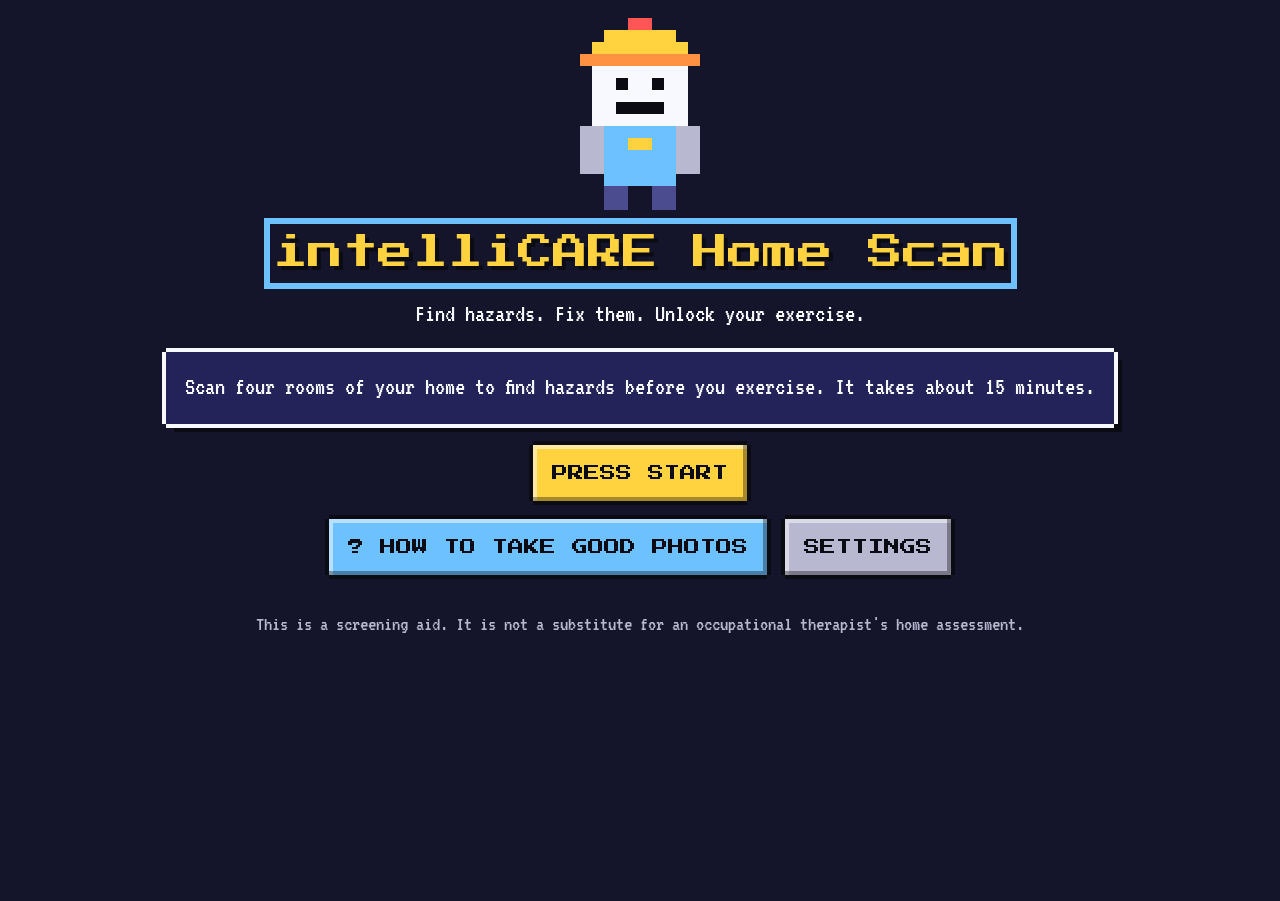
==== index.html @ c16e2c23 "Add files via upload" ====
<!doctype html>
<html lang="en">
<head>
  <meta charset="utf-8">
  <meta name="viewport" content="width=device-width, initial-scale=1, viewport-fit=cover">
  <meta name="theme-color" content="#14142b">
  <meta name="description" content="intelliCARE Home Scan: find home hazards before you exercise.">
  <title>intelliCARE Home Scan</title>
  <link rel="manifest" href="manifest.webmanifest">
  <link rel="icon" href="assets/icon.svg" type="image/svg+xml">
  <link rel="apple-touch-icon" href="assets/icon.svg">
  <!-- Pixel fonts. If offline or blocked, the monospace fallbacks in tokens.css apply. -->
  <link rel="preconnect" href="https://fonts.googleapis.com">
  <link rel="preconnect" href="https://fonts.gstatic.com" crossorigin>
  <link rel="stylesheet" href="https://fonts.googleapis.com/css2?family=Press+Start+2P&family=VT323&display=swap">
  <link rel="stylesheet" href="css/tokens.css">
  <link rel="stylesheet" href="css/layout.css">
  <link rel="stylesheet" href="css/retro.css">
  <link rel="stylesheet" href="css/components.css">
</head>
<body>
  <a class="btn skip" href="#/" id="skip">Skip to content</a>
  <div id="app"></div>
  <div id="live" class="sr-only" role="status" aria-live="polite"></div>
  <noscript>intelliCARE Home Scan needs JavaScript.</noscript>
  <script type="module" src="js/app.js"></script>
</body>
</html>
---- css/tokens.css ----
/* tokens.css - 16-colour palette, type scale, spacing. Original palette, 8-bit style. */
:root {
  /* 16 colours */
  --c-black: #0b0b14;
  --c-ink: #14142b;
  --c-navy: #23235a;
  --c-slate: #4b4b8f;
  --c-grey: #b8b8d0;
  --c-white: #f8f8ff;
  --c-sky: #6ec1ff;
  --c-blue: #3a6bff;
  --c-purple: #9b6bff;
  --c-pink: #ff7ab8;
  --c-green: #3ddc84;
  --c-lime: #b6f04a;
  --c-yellow: #ffd23f;
  --c-orange: #ff9142;
  --c-red: #ff5555;
  --c-brown: #8a5a3c;

  /* Semantic */
  --bg: var(--c-ink);
  --bg-raised: var(--c-navy);
  --text: var(--c-white);
  --text-dim: var(--c-grey);
  --accent: var(--c-yellow);
  --focus: var(--c-sky);
  --border: var(--c-white);

  /* Risk bands: always shown with an icon and a text label, never colour alone.
     Text on these fills is --c-black (contrast >= 7:1 on each). */
  --risk-low: var(--c-green);
  --risk-medium: var(--c-yellow);
  --risk-high: var(--c-orange);
  --risk-extreme: var(--c-red);

  /* Type: clamp() keeps text readable from a 320 px phone to a 27" desktop. */
  --font-pixel: "Press Start 2P", ui-monospace, "Courier New", monospace;
  --font-body: "VT323", ui-monospace, "Segoe UI", system-ui, sans-serif;
  --fs-body: clamp(1.25rem, 1.1rem + 0.6vw, 1.6rem); /* >= 20 px, VT323 reads small */
  --fs-small: clamp(1.1rem, 1rem + 0.4vw, 1.3rem);
  --fs-h1: clamp(1.1rem, 0.8rem + 2.2vw, 2.2rem);
  --fs-h2: clamp(0.85rem, 0.7rem + 1vw, 1.3rem);
  --fs-btn: clamp(0.7rem, 0.6rem + 0.7vw, 1rem);

  --px: 4px; /* one "pixel" for borders and shadows */
  --gap: clamp(0.5rem, 0.3rem + 1vw, 1.25rem);
  --tap: 56px; /* minimum touch target */
}

/* Large text mode */
.large-text { --fs-body: clamp(1.6rem, 1.4rem + 0.8vw, 2rem); --fs-small: clamp(1.4rem, 1.2rem + 0.6vw, 1.7rem); --fs-btn: clamp(0.85rem, 0.7rem + 0.9vw, 1.25rem); }

/* High contrast mode: pure black/white, thicker borders */
.high-contrast {
  --bg: #000;
  --bg-raised: #000;
  --text: #fff;
  --text-dim: #fff;
  --accent: #ffff00;
  --focus: #00ffff;
  --px: 6px;
}
---- css/layout.css ----
/* layout.css - fluid, safe-area aware shell. No horizontal scroll from 320 px up. */
*, *::before, *::after { box-sizing: border-box; }

html { -webkit-text-size-adjust: 100%; }

body {
  margin: 0;
  min-height: 100vh;
  min-height: 100dvh;
  background: var(--bg);
  color: var(--text);
  font-family: var(--font-body);
  font-size: var(--fs-body);
  line-height: 1.3;
  overflow-x: hidden;
}

#app {
  min-height: 100dvh;
  display: grid;
  grid-template-rows: auto 1fr auto;
  padding-top: env(safe-area-inset-top);
  padding-right: env(safe-area-inset-right);
  padding-bottom: env(safe-area-inset-bottom);
  padding-left: env(safe-area-inset-left);
  max-width: 100vw;
}

.topbar {
  display: flex;
  align-items: center;
  justify-content: space-between;
  gap: var(--gap);
  padding: var(--gap);
}

.screen {
  display: grid;
  align-content: start;
  gap: var(--gap);
  padding: var(--gap);
  width: min(100%, 72rem);
  margin-inline: auto;
}
.screen.center { align-content: center; justify-items: center; text-align: center; }
/* Single fluid column; children may shrink and wrap instead of forcing horizontal scroll. */
.screen { grid-template-columns: minmax(0, 1fr); }
.screen > * { min-width: 0; max-width: 100%; }
h1, h2, p, li { overflow-wrap: anywhere; }

.footer { padding: var(--gap); text-align: center; color: var(--text-dim); font-size: var(--fs-small); }

/* Room cards: 2x2 on phones, 4 across on wide screens (container query on the grid). */
.rooms { container-type: inline-size; }
.rooms-grid { display: grid; gap: var(--gap); grid-template-columns: repeat(2, minmax(0, 1fr)); }
@container (min-width: 56rem) { .rooms-grid { grid-template-columns: repeat(4, minmax(0, 1fr)); } }
@container (max-width: 22rem) { .rooms-grid { grid-template-columns: minmax(0, 1fr); } }

/* Two-column briefing in landscape / wide screens: shot list left, rules right. */
.split { display: grid; gap: var(--gap); }
@media (min-width: 52rem), (orientation: landscape) and (min-width: 40rem) {
  .split { grid-template-columns: 1fr 1fr; align-items: start; }
}

/* Camera layout contract (used by the camera task): portrait = preview on top, controls below;
   landscape = preview left, controls in a right rail under the thumb. */
.camera-layout { display: grid; gap: var(--gap); height: calc(100dvh - 8rem); grid-template-rows: 1fr auto; }
@media (orientation: landscape) {
  .camera-layout { grid-template-rows: 1fr; grid-template-columns: 1fr minmax(8rem, 14rem); }
}
---- css/retro.css ----
/* retro.css - 8-bit look: pixel borders, chunky buttons, CRT overlay, pixel typography. */
h1, h2, h3, .pixel { font-family: var(--font-pixel); font-weight: normal; line-height: 1.5; letter-spacing: 0; }
h1 { font-size: var(--fs-h1); color: var(--accent); margin: 0; text-shadow: var(--px) var(--px) 0 var(--c-black); }
h2 { font-size: var(--fs-h2); margin: 0; }
p { margin: 0; }

/* Stepped (non-antialiased) pixel border built from box-shadows. */
.pixel-box {
  background: var(--bg-raised);
  color: var(--text);
  border: 0;
  padding: calc(var(--gap) * 1.1);
  box-shadow:
    0 calc(var(--px) * -1) 0 0 var(--border),
    0 var(--px) 0 0 var(--border),
    calc(var(--px) * -1) 0 0 0 var(--border),
    var(--px) 0 0 0 var(--border),
    calc(var(--px) * 2) calc(var(--px) * 2) 0 0 var(--c-black);
  margin: var(--px);
}

/* Chunky 3D press button */
.btn {
  font-family: var(--font-pixel);
  font-size: var(--fs-btn);
  min-height: var(--tap);
  min-width: var(--tap);
  padding: 0.9rem 1.2rem;
  color: var(--c-black);
  background: var(--accent);
  border: 0;
  cursor: pointer;
  text-transform: uppercase;
  box-shadow:
    inset calc(var(--px) * -1) calc(var(--px) * -1) 0 0 rgba(0, 0, 0, 0.35),
    inset var(--px) var(--px) 0 0 rgba(255, 255, 255, 0.5),
    0 var(--px) 0 0 var(--c-black),
    var(--px) 0 0 0 var(--c-black),
    calc(var(--px) * -1) 0 0 0 var(--c-black),
    0 calc(var(--px) * -1) 0 0 var(--c-black);
  transition: transform 60ms steps(2);
  touch-action: manipulation;
}
.btn:active { transform: translateY(var(--px)); box-shadow: inset var(--px) var(--px) 0 0 rgba(0, 0, 0, 0.35), 0 0 0 var(--px) var(--c-black); }
.btn.secondary { background: var(--c-sky); }
.btn.ghost { background: var(--c-grey); }
.btn[disabled], .btn[aria-disabled="true"] { background: var(--c-slate); color: var(--c-grey); cursor: not-allowed; }

:focus-visible { outline: calc(var(--px) + 2px) solid var(--focus); outline-offset: 3px; }

/* Typewriter text: the full text is in the DOM from the start (screen readers read it at once). */
.typewriter { white-space: pre-wrap; }
.typewriter .cursor { display: inline-block; width: 0.6em; height: 1em; background: var(--text); vertical-align: -0.1em; animation: blink 1s steps(2) infinite; }
@keyframes blink { 50% { opacity: 0; } }

/* Title screen */
.blink { animation: blink 1.2s steps(2) infinite; }
.mascot { width: min(40vw, 12rem); height: auto; image-rendering: pixelated; }

/* CRT scanline overlay (opt-in; disabled for reduced motion) */
.crt body::after {
  content: "";
  position: fixed;
  inset: 0;
  pointer-events: none;
  background: repeating-linear-gradient(to bottom, rgba(0, 0, 0, 0.18) 0, rgba(0, 0, 0, 0.18) 1px, transparent 1px, transparent 3px);
  z-index: 50;
}

@media (prefers-reduced-motion: reduce) {
  .crt body::after { display: none; }
  .blink, .typewriter .cursor { animation: none; }
  .btn { transition: none; }
}
---- css/components.css ----
/* components.css - cards, chips, bars, toggles. Risk colours always travel with an icon and a label. */

.room-card {
  display: grid;
  gap: 0.5rem;
  justify-items: center;
  text-align: center;
  min-height: 11rem;
  width: 100%;
  font: inherit;
  color: var(--text);
  cursor: pointer;
  border: 0;
  background: var(--bg-raised);
  padding: var(--gap);
  box-shadow:
    0 calc(var(--px) * -1) 0 0 var(--border), 0 var(--px) 0 0 var(--border),
    calc(var(--px) * -1) 0 0 0 var(--border), var(--px) 0 0 0 var(--border),
    calc(var(--px) * 2) calc(var(--px) * 2) 0 0 var(--c-black);
  margin: var(--px);
  max-width: calc(100% - var(--px) * 2);
}
.room-card:hover { background: var(--c-slate); }
.room-card .icon { font-family: var(--font-pixel); font-size: clamp(1.2rem, 1rem + 1.5vw, 2rem); color: var(--accent); }
.room-card .name { font-family: var(--font-pixel); font-size: var(--fs-h2); }
.room-card .sub { color: var(--text-dim); font-size: var(--fs-small); }

.door { display: flex; align-items: center; gap: var(--gap); }
.door .lock { font-family: var(--font-pixel); font-size: 1.5rem; }
.door.open { background: var(--c-green); color: var(--c-black); }

/* Status chip: colour + icon + text */
.chip {
  display: inline-flex;
  align-items: center;
  gap: 0.5rem;
  padding: 0.25rem 0.75rem;
  font-family: var(--font-pixel);
  font-size: 0.75rem;
  color: var(--c-black);
  background: var(--c-grey);
  box-shadow: 0 0 0 var(--px) var(--c-black);
  margin: var(--px);
}
.chip.LOW, .chip.CLEARED { background: var(--risk-low); }
.chip.MEDIUM, .chip.CLEARED_WITH_ADVISORY { background: var(--risk-medium); }
.chip.HIGH { background: var(--risk-high); }
.chip.EXTREME, .chip.BLOCKED { background: var(--risk-extreme); }

/* Lists in dialogs */
.list { margin: 0; padding-left: 1.5rem; display: grid; gap: 0.6rem; }
.list li::marker { color: var(--accent); }
.muted { color: var(--text-dim); font-size: var(--fs-small); }

/* Settings toggles: a real checkbox with a large pixel switch */
.toggle { display: flex; align-items: center; justify-content: space-between; gap: var(--gap); min-height: var(--tap); }
.toggle input { width: var(--tap); height: calc(var(--tap) * 0.6); accent-color: var(--accent); }
select, .select {
  font: inherit; font-size: var(--fs-body); min-height: var(--tap);
  color: var(--text); background: var(--c-black); border: var(--px) solid var(--border); padding: 0 0.75rem;
}

/* HP hearts and XP bar (values wired in the gamification task) */
.hearts { display: inline-flex; gap: 0.25rem; font-family: var(--font-pixel); }
.bar { height: 1.25rem; background: var(--c-black); box-shadow: 0 0 0 var(--px) var(--border); }
.bar > span { display: block; height: 100%; background: var(--c-green); }

.row { display: flex; flex-wrap: wrap; gap: var(--gap); align-items: center; }
.sr-only { position: absolute; width: 1px; height: 1px; overflow: hidden; clip: rect(0 0 0 0); white-space: nowrap; }
.skip { position: absolute; left: -999px; }
.skip:focus { left: var(--gap); top: var(--gap); z-index: 100; }
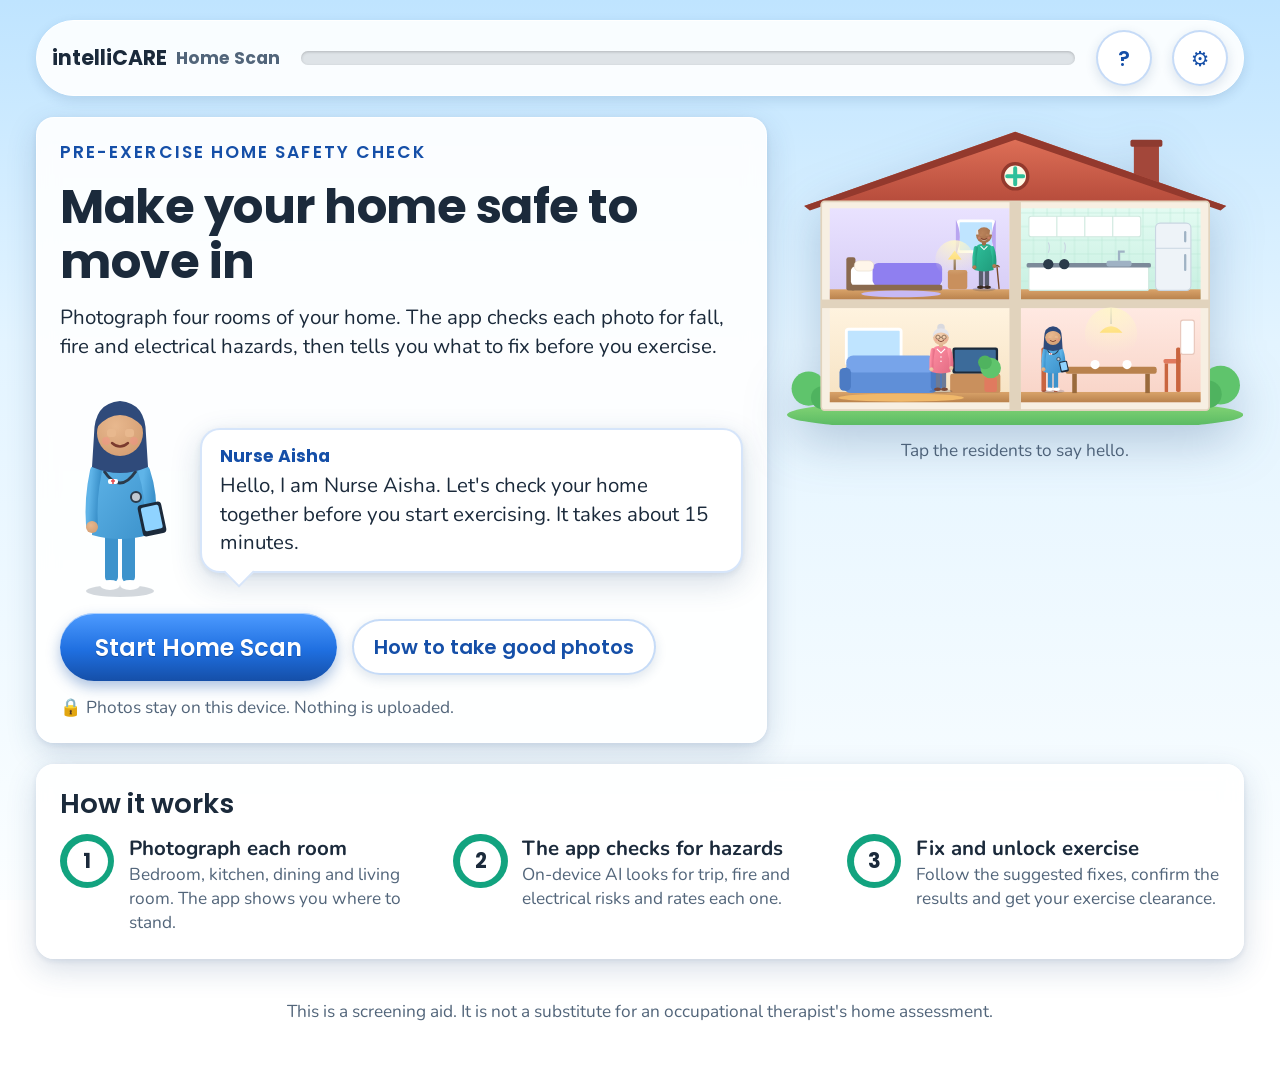
==== commit afa288ce: "Add files via upload" ====
--- a/index.html
+++ b/index.html
@@ -3,23 +3,24 @@
 <head>
   <meta charset="utf-8">
   <meta name="viewport" content="width=device-width, initial-scale=1, viewport-fit=cover">
-  <meta name="theme-color" content="#14142b">
+  <meta name="theme-color" content="#bfe4ff">
   <meta name="description" content="intelliCARE Home Scan: find home hazards before you exercise.">
   <title>intelliCARE Home Scan</title>
   <link rel="manifest" href="manifest.webmanifest">
   <link rel="icon" href="assets/icon.svg" type="image/svg+xml">
   <link rel="apple-touch-icon" href="assets/icon.svg">
-  <!-- Pixel fonts. If offline or blocked, the monospace fallbacks in tokens.css apply. -->
+  <!-- Fonts: if offline or blocked, the system fallbacks in tokens.css apply. -->
   <link rel="preconnect" href="https://fonts.googleapis.com">
   <link rel="preconnect" href="https://fonts.gstatic.com" crossorigin>
-  <link rel="stylesheet" href="https://fonts.googleapis.com/css2?family=Press+Start+2P&family=VT323&display=swap">
+  <link rel="stylesheet" href="https://fonts.googleapis.com/css2?family=Nunito:wght@400;600;700;800&family=Poppins:wght@600;700&display=swap">
   <link rel="stylesheet" href="css/tokens.css">
   <link rel="stylesheet" href="css/layout.css">
-  <link rel="stylesheet" href="css/retro.css">
+  <link rel="stylesheet" href="css/game.css">
   <link rel="stylesheet" href="css/components.css">
 </head>
 <body>
   <a class="btn skip" href="#/" id="skip">Skip to content</a>
+  <div class="sky" aria-hidden="true"><div class="cloud c1"></div><div class="cloud c2"></div><div class="cloud c3"></div></div>
   <div id="app"></div>
   <div id="live" class="sr-only" role="status" aria-live="polite"></div>
   <noscript>intelliCARE Home Scan needs JavaScript.</noscript>
--- a/css/tokens.css
+++ b/css/tokens.css
@@ -1,63 +1,52 @@
-/* tokens.css - 16-colour palette, type scale, spacing. Original palette, 8-bit style. */
+/* tokens.css - premium life-sim design tokens (original palette, soft glass + gloss). */
 :root {
-  /* 16 colours */
-  --c-black: #0b0b14;
-  --c-ink: #14142b;
-  --c-navy: #23235a;
-  --c-slate: #4b4b8f;
-  --c-grey: #b8b8d0;
-  --c-white: #f8f8ff;
-  --c-sky: #6ec1ff;
-  --c-blue: #3a6bff;
-  --c-purple: #9b6bff;
-  --c-pink: #ff7ab8;
-  --c-green: #3ddc84;
-  --c-lime: #b6f04a;
-  --c-yellow: #ffd23f;
-  --c-orange: #ff9142;
-  --c-red: #ff5555;
-  --c-brown: #8a5a3c;
+  --sky-top: #bfe4ff;
+  --sky-mid: #e3f4ff;
+  --sky-bottom: #fbfeff;
+  --ink: #1b2a3b;
+  --ink-dim: #52657a;
+  --panel: rgba(255, 255, 255, 0.9);
+  --panel-solid: #ffffff;
+  --line: rgba(27, 42, 59, 0.12);
 
-  /* Semantic */
-  --bg: var(--c-ink);
-  --bg-raised: var(--c-navy);
-  --text: var(--c-white);
-  --text-dim: var(--c-grey);
-  --accent: var(--c-yellow);
-  --focus: var(--c-sky);
-  --border: var(--c-white);
+  --primary: #1f6fe0;
+  --primary-hi: #4d9bff;
+  --primary-dark: #154fa8;
+  --mint: #12a37f;
+  --mint-hi: #3fd1a8;
+  --warm: #ffb547;
+  --gold: #ffd24d;
+  --rose: #ff7a8a;
+  --danger: #d93a41;
 
-  /* Risk bands: always shown with an icon and a text label, never colour alone.
-     Text on these fills is --c-black (contrast >= 7:1 on each). */
-  --risk-low: var(--c-green);
-  --risk-medium: var(--c-yellow);
-  --risk-high: var(--c-orange);
-  --risk-extreme: var(--c-red);
+  /* Risk bands: tinted fill + dark text (AA) + coloured edge. Always paired with an icon and a label. */
+  --low-bg: #d9f5e5;     --low-fg: #0b5a32;     --low-edge: #2fbf71;
+  --medium-bg: #fff1c2;  --medium-fg: #6b4a00;  --medium-edge: #f0b400;
+  --high-bg: #ffe0c7;    --high-fg: #7a3300;    --high-edge: #f58a3a;
+  --extreme-bg: #ffd6d8; --extreme-fg: #8a1117; --extreme-edge: #e5484d;
 
-  /* Type: clamp() keeps text readable from a 320 px phone to a 27" desktop. */
-  --font-pixel: "Press Start 2P", ui-monospace, "Courier New", monospace;
-  --font-body: "VT323", ui-monospace, "Segoe UI", system-ui, sans-serif;
-  --fs-body: clamp(1.25rem, 1.1rem + 0.6vw, 1.6rem); /* >= 20 px, VT323 reads small */
-  --fs-small: clamp(1.1rem, 1rem + 0.4vw, 1.3rem);
-  --fs-h1: clamp(1.1rem, 0.8rem + 2.2vw, 2.2rem);
-  --fs-h2: clamp(0.85rem, 0.7rem + 1vw, 1.3rem);
-  --fs-btn: clamp(0.7rem, 0.6rem + 0.7vw, 1rem);
+  --focus: #0b57d0;
+  --radius: 18px;
+  --radius-sm: 12px;
+  --shadow: 0 10px 30px rgba(31, 70, 120, 0.18), 0 2px 6px rgba(31, 70, 120, 0.1);
+  --shadow-sm: 0 4px 12px rgba(31, 70, 120, 0.14);
 
-  --px: 4px; /* one "pixel" for borders and shadows */
-  --gap: clamp(0.5rem, 0.3rem + 1vw, 1.25rem);
+  --font-head: "Poppins", "Nunito", system-ui, "Segoe UI", "PingFang SC", "Microsoft YaHei", sans-serif;
+  --font-body: "Nunito", system-ui, "Segoe UI", "PingFang SC", "Microsoft YaHei", sans-serif;
+  --fs-body: clamp(1.05rem, 1rem + 0.35vw, 1.3rem);
+  --fs-small: clamp(0.92rem, 0.88rem + 0.25vw, 1.08rem);
+  --fs-h1: clamp(1.7rem, 1.2rem + 2.4vw, 3rem);
+  --fs-h2: clamp(1.2rem, 1.05rem + 0.9vw, 1.7rem);
+  --fs-btn: clamp(1rem, 0.95rem + 0.4vw, 1.25rem);
+
+  --gap: clamp(0.65rem, 0.4rem + 1.1vw, 1.4rem);
   --tap: 56px; /* minimum touch target */
 }
 
-/* Large text mode */
-.large-text { --fs-body: clamp(1.6rem, 1.4rem + 0.8vw, 2rem); --fs-small: clamp(1.4rem, 1.2rem + 0.6vw, 1.7rem); --fs-btn: clamp(0.85rem, 0.7rem + 0.9vw, 1.25rem); }
+.large-text { --fs-body: clamp(1.3rem, 1.2rem + 0.6vw, 1.6rem); --fs-small: clamp(1.15rem, 1.05rem + 0.4vw, 1.35rem); --fs-btn: clamp(1.2rem, 1.1rem + 0.5vw, 1.5rem); }
 
-/* High contrast mode: pure black/white, thicker borders */
 .high-contrast {
-  --bg: #000;
-  --bg-raised: #000;
-  --text: #fff;
-  --text-dim: #fff;
-  --accent: #ffff00;
-  --focus: #00ffff;
-  --px: 6px;
+  --panel: #ffffff; --ink: #000; --ink-dim: #000; --line: #000;
+  --primary: #0036a8; --primary-hi: #0036a8; --primary-dark: #00205f; --focus: #7a0000;
+  --sky-top: #fff; --sky-mid: #fff; --sky-bottom: #fff;
 }
--- a/css/layout.css
+++ b/css/layout.css
@@ -1,70 +1,44 @@
-/* layout.css - fluid, safe-area aware shell. No horizontal scroll from 320 px up. */
+/* layout.css - fluid stage. Wide screens behave like a landscape tablet. No horizontal scroll from 320 px up. */
 *, *::before, *::after { box-sizing: border-box; }
-
+[hidden] { display: none !important; }
 html { -webkit-text-size-adjust: 100%; }
 
 body {
   margin: 0;
-  min-height: 100vh;
   min-height: 100dvh;
-  background: var(--bg);
-  color: var(--text);
+  background: linear-gradient(180deg, var(--sky-top) 0%, var(--sky-mid) 38%, var(--sky-bottom) 100%) fixed;
+  color: var(--ink);
   font-family: var(--font-body);
   font-size: var(--fs-body);
-  line-height: 1.3;
+  line-height: 1.4;
   overflow-x: hidden;
 }
 
 #app {
   min-height: 100dvh;
-  display: grid;
-  grid-template-rows: auto 1fr auto;
-  padding-top: env(safe-area-inset-top);
-  padding-right: env(safe-area-inset-right);
-  padding-bottom: env(safe-area-inset-bottom);
-  padding-left: env(safe-area-inset-left);
-  max-width: 100vw;
+  padding: env(safe-area-inset-top) env(safe-area-inset-right) env(safe-area-inset-bottom) env(safe-area-inset-left);
+  position: relative;
+  z-index: 1;
 }
 
-.topbar {
-  display: flex;
-  align-items: center;
-  justify-content: space-between;
-  gap: var(--gap);
-  padding: var(--gap);
+.stage { width: min(100%, 78rem); margin-inline: auto; display: grid; grid-template-columns: minmax(0, 1fr); gap: var(--gap); padding: var(--gap); align-content: start; }
+.stage > * { min-width: 0; max-width: 100%; }
+.center { justify-items: center; text-align: center; }
+
+.row { display: flex; flex-wrap: wrap; gap: calc(var(--gap) * 0.7); align-items: center; }
+.row.between { justify-content: space-between; }
+.stack { display: grid; gap: calc(var(--gap) * 0.7); }
+
+/* Two columns on tablets / laptops (landscape) */
+.split { display: grid; gap: var(--gap); }
+@media (min-width: 56rem) { .split { grid-template-columns: minmax(0, 1.6fr) minmax(0, 1fr); align-items: start; } }
+
+.footer { padding: var(--gap); text-align: center; color: var(--ink-dim); font-size: var(--fs-small); }
+
+h1, h2, h3, p { margin: 0; overflow-wrap: anywhere; }
+
+/* Camera layout contract: portrait = preview on top, controls below; landscape = preview left, control rail right. */
+.camera-layout { display: grid; gap: var(--gap); grid-template-columns: minmax(0, 1fr); }
+@media (orientation: landscape) and (min-width: 40rem) {
+  .camera-layout { grid-template-columns: minmax(0, 1fr) minmax(16rem, 22rem); align-items: start; }
 }
-
-.screen {
-  display: grid;
-  align-content: start;
-  gap: var(--gap);
-  padding: var(--gap);
-  width: min(100%, 72rem);
-  margin-inline: auto;
-}
-.screen.center { align-content: center; justify-items: center; text-align: center; }
-/* Single fluid column; children may shrink and wrap instead of forcing horizontal scroll. */
-.screen { grid-template-columns: minmax(0, 1fr); }
-.screen > * { min-width: 0; max-width: 100%; }
-h1, h2, p, li { overflow-wrap: anywhere; }
-
-.footer { padding: var(--gap); text-align: center; color: var(--text-dim); font-size: var(--fs-small); }
-
-/* Room cards: 2x2 on phones, 4 across on wide screens (container query on the grid). */
-.rooms { container-type: inline-size; }
-.rooms-grid { display: grid; gap: var(--gap); grid-template-columns: repeat(2, minmax(0, 1fr)); }
-@container (min-width: 56rem) { .rooms-grid { grid-template-columns: repeat(4, minmax(0, 1fr)); } }
-@container (max-width: 22rem) { .rooms-grid { grid-template-columns: minmax(0, 1fr); } }
-
-/* Two-column briefing in landscape / wide screens: shot list left, rules right. */
-.split { display: grid; gap: var(--gap); }
-@media (min-width: 52rem), (orientation: landscape) and (min-width: 40rem) {
-  .split { grid-template-columns: 1fr 1fr; align-items: start; }
-}
-
-/* Camera layout contract (used by the camera task): portrait = preview on top, controls below;
-   landscape = preview left, controls in a right rail under the thumb. */
-.camera-layout { display: grid; gap: var(--gap); height: calc(100dvh - 8rem); grid-template-rows: 1fr auto; }
-@media (orientation: landscape) {
-  .camera-layout { grid-template-rows: 1fr; grid-template-columns: 1fr minmax(8rem, 14rem); }
-}
--- a/css/game.css
+++ b/css/game.css
@@ -0,0 +1,121 @@
+/* game.css - glossy buttons, glass panels, HUD, typography, ambient scenery and animation. */
+h1 { font-family: var(--font-head); font-weight: 700; font-size: var(--fs-h1); line-height: 1.15; letter-spacing: -0.01em; }
+h2 { font-family: var(--font-head); font-weight: 600; font-size: var(--fs-h2); line-height: 1.25; }
+.eyebrow { font-family: var(--font-head); font-weight: 600; font-size: var(--fs-small); letter-spacing: 0.12em; text-transform: uppercase; color: var(--primary-dark); }
+.muted { color: var(--ink-dim); font-size: var(--fs-small); }
+
+/* Glass panel */
+.panel {
+  background: var(--panel);
+  border: 1px solid rgba(255, 255, 255, 0.9);
+  border-radius: var(--radius);
+  box-shadow: var(--shadow);
+  padding: calc(var(--gap) * 1.1);
+  backdrop-filter: blur(10px);
+}
+.panel.tight { padding: calc(var(--gap) * 0.7); }
+
+/* Glossy buttons */
+.btn {
+  appearance: none;
+  border: 0;
+  cursor: pointer;
+  font-family: var(--font-head);
+  font-weight: 600;
+  font-size: var(--fs-btn);
+  min-height: var(--tap);
+  min-width: var(--tap);
+  padding: 0.75rem 1.4rem;
+  border-radius: 999px;
+  color: #fff;
+  background: linear-gradient(180deg, var(--primary-hi) 0%, var(--primary) 55%, var(--primary-dark) 100%);
+  box-shadow: inset 0 1px 0 rgba(255, 255, 255, 0.55), 0 6px 14px rgba(21, 79, 168, 0.35);
+  text-shadow: 0 1px 1px rgba(0, 0, 0, 0.25);
+  transition: transform 0.12s ease, box-shadow 0.12s ease, filter 0.12s ease;
+  touch-action: manipulation;
+  display: inline-flex; align-items: center; justify-content: center; gap: 0.5rem;
+}
+.btn:hover { transform: translateY(-1px); filter: brightness(1.06); }
+.btn:active { transform: translateY(1px) scale(0.99); box-shadow: inset 0 2px 4px rgba(0, 0, 0, 0.25); }
+.btn.mint { background: linear-gradient(180deg, var(--mint-hi), var(--mint) 60%, #0b7a5e); box-shadow: inset 0 1px 0 rgba(255,255,255,.55), 0 6px 14px rgba(11,122,94,.35); }
+.btn.gold { color: #4a3000; text-shadow: none; background: linear-gradient(180deg, #ffe79a, var(--gold) 55%, #f2a900); box-shadow: inset 0 1px 0 rgba(255,255,255,.7), 0 6px 14px rgba(200,140,0,.35); }
+.btn.soft { color: var(--primary-dark); text-shadow: none; background: #fff; box-shadow: inset 0 0 0 2px rgba(31,111,224,.25), var(--shadow-sm); }
+.btn.big { min-height: 68px; padding: 1rem 2.2rem; font-size: calc(var(--fs-btn) * 1.2); }
+.btn[disabled], .btn[aria-disabled="true"] { filter: grayscale(0.7); opacity: 0.6; cursor: not-allowed; transform: none; }
+:focus-visible { outline: 4px solid var(--focus); outline-offset: 3px; border-radius: 10px; }
+/* Headings receive focus programmatically on navigation (for screen readers); no ring needed. */
+h1[tabindex="-1"]:focus, main[tabindex="-1"]:focus { outline: none; }
+.btn.pulse { animation: pulse 2s ease-in-out infinite; }
+
+.icon-btn { width: var(--tap); padding: 0; font-size: 1.3rem; }
+
+/* Top HUD */
+.hud { display: flex; align-items: center; gap: var(--gap); padding: 0.55rem 0.9rem; background: var(--panel); border-radius: 999px; box-shadow: var(--shadow-sm); border: 1px solid #fff; }
+.hud .brand { font-family: var(--font-head); font-weight: 700; display: flex; align-items: center; gap: 0.6rem; min-width: 0; }
+.hud .brand span { overflow: hidden; text-overflow: ellipsis; white-space: nowrap; }
+.hud .meter { flex: 1; min-width: 5rem; }
+.hud .spacer { flex: 1; }
+.avatar { width: 46px; height: 46px; border-radius: 50%; background: linear-gradient(180deg, #d8f0ff, #9ed3ff); overflow: hidden; border: 3px solid #fff; box-shadow: var(--shadow-sm); flex: none; }
+.avatar svg { width: 100%; height: auto; margin-top: 2px; }
+
+/* Meters (Sims-style need bars) */
+.meter { height: 14px; border-radius: 999px; background: rgba(27,42,59,.12); overflow: hidden; box-shadow: inset 0 1px 3px rgba(0,0,0,.2); }
+.meter > span { display: block; height: 100%; border-radius: 999px; background: linear-gradient(180deg, #7cf0c4, var(--mint)); transition: width 0.6s ease; }
+.meter.warm > span { background: linear-gradient(180deg, #ffe08a, var(--warm)); }
+
+/* Ambient sky */
+.sky { position: fixed; inset: 0; pointer-events: none; z-index: 0; overflow: hidden; }
+.cloud { position: absolute; width: 12rem; height: 3.2rem; background: #fff; border-radius: 999px; opacity: 0.85; filter: blur(1px); animation: drift 70s linear infinite; }
+.cloud::before, .cloud::after { content: ""; position: absolute; background: #fff; border-radius: 50%; }
+.cloud::before { width: 5rem; height: 5rem; left: 2rem; top: -2.2rem; }
+.cloud::after { width: 3.5rem; height: 3.5rem; left: 6.5rem; top: -1.4rem; }
+.cloud.c1 { top: 8%; left: -15rem; }
+.cloud.c2 { top: 22%; left: -15rem; animation-duration: 110s; animation-delay: -40s; transform: scale(0.7); opacity: 0.7; }
+.cloud.c3 { top: 48%; left: -15rem; animation-duration: 90s; animation-delay: -70s; transform: scale(0.5); opacity: 0.6; }
+
+/* Logo lockup */
+.logo { display: inline-flex; flex-direction: column; align-items: center; gap: 0.15rem; }
+.logo .mark { font-family: var(--font-head); font-weight: 700; font-size: var(--fs-h1); background: linear-gradient(180deg, #2a86ff, #0d3f9a); -webkit-background-clip: text; background-clip: text; color: transparent; filter: drop-shadow(0 3px 0 rgba(255,255,255,.9)); }
+.logo .sub { font-family: var(--font-head); font-weight: 600; letter-spacing: 0.35em; text-transform: uppercase; color: var(--mint); font-size: var(--fs-small); }
+
+/* Characters and speech bubbles */
+.char { display: block; cursor: pointer; overflow: visible; }
+.char .bob { animation: bob 3.2s ease-in-out infinite; transform-origin: 50% 100%; }
+.char .eyelid { animation: blink 5s infinite; transform-origin: center; transform-box: fill-box; }
+.char .arm-wave { transform-origin: 50% 10%; transform-box: fill-box; }
+.char.wave .arm-wave { animation: wave 0.5s ease-in-out 3; }
+.char.hop .bob { animation: hop 0.5s ease-out 2; }
+.bubble-say {
+  position: relative; background: #fff; border-radius: 20px; padding: 0.9rem 1.1rem; box-shadow: var(--shadow);
+  border: 2px solid rgba(31,111,224,.18); font-size: var(--fs-body); max-width: 34rem;
+}
+.bubble-say::after { content: ""; position: absolute; left: 1.6rem; bottom: -12px; width: 22px; height: 22px; background: #fff; transform: rotate(45deg); border-right: 2px solid rgba(31,111,224,.18); border-bottom: 2px solid rgba(31,111,224,.18); }
+.bubble-say .who { font-family: var(--font-head); font-weight: 700; color: var(--primary-dark); font-size: var(--fs-small); display: block; margin-bottom: 0.15rem; }
+.guide { display: flex; align-items: flex-end; gap: var(--gap); }
+.guide .char { width: clamp(4.5rem, 12vw, 7.5rem); flex: none; }
+.guide .bubble-say { flex: 1; margin-bottom: 1.6rem; }
+
+.typewriter .caret { display: inline-block; width: 2px; height: 1em; background: var(--primary); vertical-align: -0.1em; animation: blinkcaret 1s steps(2) infinite; margin-left: 1px; }
+
+/* Toast */
+.toast-host { position: fixed; left: 0; right: 0; bottom: calc(1rem + env(safe-area-inset-bottom)); display: grid; justify-items: center; z-index: 60; pointer-events: none; }
+.toast { background: #12303f; color: #fff; padding: 0.8rem 1.3rem; border-radius: 999px; box-shadow: var(--shadow); font-family: var(--font-head); font-weight: 600; animation: rise 0.35s ease-out; max-width: 92vw; }
+.toast.ok::before { content: "\2713  "; color: var(--mint-hi); }
+
+.sr-only { position: absolute; width: 1px; height: 1px; overflow: hidden; clip: rect(0 0 0 0); white-space: nowrap; }
+.skip { position: absolute; left: -999px; }
+.skip:focus { left: 1rem; top: 1rem; z-index: 100; }
+
+@keyframes bob { 0%, 100% { transform: translateY(0) scaleY(1); } 50% { transform: translateY(-2px) scaleY(1.012); } }
+@keyframes hop { 0%, 100% { transform: translateY(0); } 40% { transform: translateY(-12px); } }
+@keyframes blink { 0%, 92%, 100% { transform: scaleY(0); } 95% { transform: scaleY(1); } }
+@keyframes wave { 0%, 100% { transform: rotate(0deg); } 50% { transform: rotate(-35deg); } }
+@keyframes drift { to { transform: translateX(calc(100vw + 30rem)); } }
+@keyframes pulse { 0%, 100% { box-shadow: inset 0 1px 0 rgba(255,255,255,.55), 0 6px 14px rgba(21,79,168,.35), 0 0 0 0 rgba(77,155,255,.6); } 50% { box-shadow: inset 0 1px 0 rgba(255,255,255,.55), 0 6px 14px rgba(21,79,168,.35), 0 0 0 14px rgba(77,155,255,0); } }
+@keyframes rise { from { transform: translateY(20px); opacity: 0; } }
+@keyframes blinkcaret { 50% { opacity: 0; } }
+@keyframes popin { from { transform: scale(0.9); opacity: 0; } }
+
+@media (prefers-reduced-motion: reduce) {
+  *, *::before, *::after { animation: none !important; transition: none !important; }
+}
--- a/css/components.css
+++ b/css/components.css
@@ -1,71 +1,112 @@
-/* components.css - cards, chips, bars, toggles. Risk colours always travel with an icon and a label. */
+/* components.css - house cutaway, chips, shot cards, tutorial, camera, analysis. */
 
-.room-card {
-  display: grid;
-  gap: 0.5rem;
-  justify-items: center;
-  text-align: center;
-  min-height: 11rem;
-  width: 100%;
-  font: inherit;
-  color: var(--text);
-  cursor: pointer;
-  border: 0;
-  background: var(--bg-raised);
-  padding: var(--gap);
-  box-shadow:
-    0 calc(var(--px) * -1) 0 0 var(--border), 0 var(--px) 0 0 var(--border),
-    calc(var(--px) * -1) 0 0 0 var(--border), var(--px) 0 0 0 var(--border),
-    calc(var(--px) * 2) calc(var(--px) * 2) 0 0 var(--c-black);
-  margin: var(--px);
-  max-width: calc(100% - var(--px) * 2);
+/* ---------- Status chips: tinted fill + dark text + icon; never colour alone ---------- */
+.chip { display: inline-flex; align-items: center; gap: 0.4rem; padding: 0.2rem 0.75rem; border-radius: 999px; font-family: var(--font-head); font-weight: 600; font-size: var(--fs-small); border: 2px solid transparent; background: #e9eef5; color: var(--ink); }
+.chip.LOW, .chip.CLEARED, .chip.ok { background: var(--low-bg); color: var(--low-fg); border-color: var(--low-edge); }
+.chip.MEDIUM, .chip.CLEARED_WITH_ADVISORY, .chip.unknown { background: var(--medium-bg); color: var(--medium-fg); border-color: var(--medium-edge); }
+.chip.HIGH { background: var(--high-bg); color: var(--high-fg); border-color: var(--high-edge); }
+.chip.EXTREME, .chip.BLOCKED, .chip.bad { background: var(--extreme-bg); color: var(--extreme-fg); border-color: var(--extreme-edge); }
+.chip.info { background: #e1eeff; color: var(--primary-dark); border-color: #9cc4ff; }
+
+/* ---------- Cutaway house ---------- */
+.house { position: relative; width: 100%; container-type: inline-size; aspect-ratio: 800 / 540; filter: drop-shadow(0 18px 24px rgba(31, 70, 120, 0.25)); }
+.house > svg.house-art { position: absolute; inset: 0; width: 100%; height: 100%; }
+.house-char { position: absolute; width: 9cqw; transform: translate(-50%, -100%); }
+.house-char .char { width: 100%; height: auto; }
+.room-hotspot {
+  position: absolute; border: 0; background: transparent; cursor: pointer; border-radius: 10px; padding: 0;
+  transition: background 0.2s ease, box-shadow 0.2s ease, transform 0.2s ease; color: var(--ink); font: inherit;
 }
-.room-card:hover { background: var(--c-slate); }
-.room-card .icon { font-family: var(--font-pixel); font-size: clamp(1.2rem, 1rem + 1.5vw, 2rem); color: var(--accent); }
-.room-card .name { font-family: var(--font-pixel); font-size: var(--fs-h2); }
-.room-card .sub { color: var(--text-dim); font-size: var(--fs-small); }
+.room-hotspot:hover, .room-hotspot:focus-visible { background: rgba(255, 255, 255, 0.28); box-shadow: inset 0 0 0 4px rgba(255, 255, 255, 0.95), 0 0 0 4px var(--primary-hi); }
+.room-tag { position: absolute; left: 50%; top: 4%; transform: translateX(-50%); display: inline-flex; align-items: center; gap: 0.4rem; max-width: 96%;
+  background: #fff; color: var(--ink); border-radius: 999px; padding: 0.25rem 0.75rem; box-shadow: var(--shadow-sm); font-family: var(--font-head); font-weight: 700; font-size: clamp(0.7rem, 2.2cqw, 1.15rem); white-space: nowrap; }
+.room-tag .dot { width: 0.8em; height: 0.8em; border-radius: 50%; background: #c5d0dc; flex: none; }
+.room-tag.done .dot { background: var(--low-edge); }
+.room-tag.part .dot { background: var(--medium-edge); }
+.room-sub { position: absolute; left: 50%; bottom: 4%; transform: translateX(-50%); background: rgba(255,255,255,.92); border-radius: 999px; padding: 0.1rem 0.6rem; font-size: clamp(0.62rem, 1.9cqw, 1rem); font-weight: 700; white-space: nowrap; }
 
-.door { display: flex; align-items: center; gap: var(--gap); }
-.door .lock { font-family: var(--font-pixel); font-size: 1.5rem; }
-.door.open { background: var(--c-green); color: var(--c-black); }
+/* ---------- Exercise door ---------- */
+.door { display: flex; align-items: center; gap: var(--gap); flex-wrap: wrap; }
+.door .lock { width: 3.2rem; height: 3.2rem; border-radius: 50%; display: grid; place-items: center; font-size: 1.5rem; background: #e9eef5; flex: none; }
+.door.open .lock { background: var(--low-bg); }
+.door .grow { flex: 1; min-width: 12rem; }
 
-/* Status chip: colour + icon + text */
-.chip {
-  display: inline-flex;
-  align-items: center;
-  gap: 0.5rem;
-  padding: 0.25rem 0.75rem;
-  font-family: var(--font-pixel);
-  font-size: 0.75rem;
-  color: var(--c-black);
-  background: var(--c-grey);
-  box-shadow: 0 0 0 var(--px) var(--c-black);
-  margin: var(--px);
+/* ---------- Mission board / shot cards ---------- */
+.shot-card { display: grid; grid-template-columns: clamp(9rem, 22vw, 14rem) minmax(0, 1fr); gap: var(--gap); align-items: start; }
+.shot-card.compact { grid-template-columns: 4.5rem minmax(0, 1fr); }
+@media (max-width: 34rem) { .shot-card { grid-template-columns: minmax(0, 1fr); } .shot-card.compact { grid-template-columns: 4.5rem minmax(0, 1fr); } }
+.shot-thumb .placeholder { display: grid; place-items: center; width: 100%; height: 100%; font-size: 1.8rem; color: var(--primary); }
+.shot-thumb .caption { position: absolute; right: 0.3rem; bottom: 0.3rem; background: rgba(255,255,255,.92); border-radius: 999px; padding: 0 0.5rem; font-size: 0.8rem; font-weight: 700; color: var(--primary-dark); }
+.shot-thumb { position: relative; aspect-ratio: 4 / 3; border-radius: var(--radius-sm); overflow: hidden; background: #eaf3fb; border: 2px solid #fff; box-shadow: var(--shadow-sm); }
+.shot-thumb img, .shot-thumb svg { width: 100%; height: 100%; object-fit: cover; display: block; }
+.shot-thumb .badge { position: absolute; top: 0.3rem; left: 0.3rem; background: var(--primary); color: #fff; border-radius: 999px; width: 1.9rem; height: 1.9rem; display: grid; place-items: center; font-family: var(--font-head); font-weight: 700; }
+.shot-thumb.done .badge { background: var(--mint); }
+.shot-card h3 { font-family: var(--font-head); font-size: 1.1rem; margin: 0 0 0.2rem; }
+.shot-card .actions { display: flex; flex-wrap: wrap; gap: 0.5rem; margin-top: 0.6rem; }
+.shot-card.next { outline: 3px solid var(--primary-hi); outline-offset: 2px; }
+.btn.small { min-height: 48px; padding: 0.55rem 1rem; font-size: 1rem; }
+
+.ring { --p: 0; width: 5.5rem; height: 5.5rem; border-radius: 50%; background: conic-gradient(var(--mint) calc(var(--p) * 1%), #dbe6f0 0); display: grid; place-items: center; flex: none; }
+.ring > div { width: 76%; height: 76%; border-radius: 50%; background: #fff; display: grid; place-items: center; font-family: var(--font-head); font-weight: 700; }
+
+/* ---------- Tutorial ---------- */
+.tutorial { display: grid; gap: var(--gap); }
+.tut-card { display: grid; gap: var(--gap); }
+@media (min-width: 52rem) { .tut-card { grid-template-columns: minmax(0, 1.25fr) minmax(0, 1fr); align-items: center; } }
+.tut-art { border-radius: var(--radius); overflow: hidden; background: #eaf6ff; border: 2px solid #fff; box-shadow: var(--shadow-sm); }
+.tut-art svg { display: block; width: 100%; height: auto; }
+.dots { display: flex; gap: 0.5rem; justify-content: center; }
+.dots i { width: 0.7rem; height: 0.7rem; border-radius: 50%; background: #c5d4e4; }
+.dots i.on { background: var(--primary); transform: scale(1.3); }
+.avoid { display: inline-flex; align-items: center; gap: 0.5rem; background: var(--extreme-bg); color: var(--extreme-fg); border-radius: 999px; padding: 0.25rem 0.9rem; font-weight: 700; font-size: var(--fs-small); }
+.avoid::before { content: "\2715"; font-weight: 800; }
+.dohint { display: inline-flex; align-items: center; gap: 0.5rem; background: var(--low-bg); color: var(--low-fg); border-radius: 999px; padding: 0.25rem 0.9rem; font-weight: 700; font-size: var(--fs-small); }
+.dohint::before { content: "\2713"; font-weight: 800; }
+.plan { width: 100%; height: auto; display: block; border-radius: var(--radius-sm); background: #f2f8ff; border: 2px solid #fff; box-shadow: var(--shadow-sm); }
+
+/* ---------- Settings ---------- */
+.toggle { display: flex; align-items: center; justify-content: space-between; gap: var(--gap); min-height: var(--tap); padding: 0.3rem 0; border-bottom: 1px solid var(--line); }
+.toggle input[type="checkbox"] { width: 3.4rem; height: 2rem; accent-color: var(--primary); }
+select { font: inherit; min-height: var(--tap); border-radius: var(--radius-sm); border: 2px solid #c6d6e8; padding: 0 0.8rem; background: #fff; color: var(--ink); }
+
+/* ---------- Camera ---------- */
+.preview-pane { display: grid; place-items: center; min-width: 0; }
+.preview {
+  --ar: 1.7778; position: relative; width: min(100%, calc((100dvh - 9rem) * var(--ar))); aspect-ratio: var(--ar);
+  background: #0e1a26; border-radius: var(--radius); overflow: hidden; box-shadow: var(--shadow); border: 3px solid #fff;
 }
-.chip.LOW, .chip.CLEARED { background: var(--risk-low); }
-.chip.MEDIUM, .chip.CLEARED_WITH_ADVISORY { background: var(--risk-medium); }
-.chip.HIGH { background: var(--risk-high); }
-.chip.EXTREME, .chip.BLOCKED { background: var(--risk-extreme); }
+.preview video, .preview canvas.frozen { position: absolute; inset: 0; width: 100%; height: 100%; object-fit: cover; display: block; }
+.preview-msg { position: absolute; inset: 0; display: grid; place-items: center; padding: 1.5rem; text-align: center; color: #fff; background: rgba(14, 26, 38, 0.82); font-family: var(--font-head); font-weight: 600; }
+.ghost { position: absolute; inset: 0; pointer-events: none; }
+.ghost-shape { position: absolute; border: 2px dashed rgba(255, 255, 255, 0.9); border-radius: 10px; background: rgba(255, 255, 255, 0.08); display: grid; place-items: center; }
+.ghost-shape span, .ghost-floor span { font-family: var(--font-head); font-weight: 700; font-size: clamp(0.55rem, 1.6vw, 0.9rem); color: #fff; background: rgba(14, 26, 38, 0.6); padding: 0.1rem 0.45rem; border-radius: 999px; }
+.ghost-shape.path { border-color: #7cf0c4; background: rgba(124, 240, 196, 0.12); }
+.ghost-shape.zone { border-color: #ffe08a; background: rgba(255, 224, 138, 0.16); border-width: 3px; }
+.ghost-floor { position: absolute; left: 0; right: 0; border-top: 2px dashed rgba(255, 210, 77, 0.95); }
+.ghost-floor span { position: absolute; right: 0.5rem; top: 0.25rem; }
+.level { position: absolute; left: 50%; top: 0.6rem; transform: translateX(-50%); display: flex; align-items: center; gap: 0.5rem; background: rgba(14, 26, 38, 0.6); color: #fff; padding: 0.25rem 0.7rem; border-radius: 999px; font-family: var(--font-head); font-weight: 600; font-size: 0.85rem; }
+.level-bar { position: relative; width: 7rem; height: 0.55rem; border-radius: 999px; background: rgba(255, 255, 255, 0.3); }
+.level-ok { position: absolute; left: 34%; width: 32%; top: 0; bottom: 0; background: rgba(63, 209, 168, 0.8); border-radius: 999px; }
+.bubble { position: absolute; top: 50%; left: 50%; width: 0.9rem; height: 0.9rem; margin: -0.45rem 0 0 -0.45rem; border-radius: 50%; background: #fff; box-shadow: 0 0 0 2px rgba(0,0,0,.25); transition: left 0.1s linear; }
+.level.level-bad .bubble { background: var(--rose); }
 
-/* Lists in dialogs */
-.list { margin: 0; padding-left: 1.5rem; display: grid; gap: 0.6rem; }
-.list li::marker { color: var(--accent); }
-.muted { color: var(--text-dim); font-size: var(--fs-small); }
+.controls { display: grid; gap: var(--gap); align-content: start; background: var(--panel); border-radius: var(--radius); padding: var(--gap); box-shadow: var(--shadow); }
+.controls-group { display: grid; gap: calc(var(--gap) * 0.7); justify-items: stretch; }
+.shot-title { font-family: var(--font-head); font-weight: 700; font-size: 1.1rem; }
+.lights { display: flex; gap: 0.5rem; flex-wrap: wrap; }
+.prompt { min-height: 2.8em; font-weight: 700; color: var(--primary-dark); }
+.shutter { --p: 0; min-height: 76px; border-radius: 999px; }
+.shutter.ready { background: linear-gradient(180deg, #7cf0c4, var(--mint) 60%, #0b7a5e); animation: pulse 1.6s ease-in-out infinite; }
+.status { min-height: 1.4em; font-weight: 700; color: var(--mint); }
 
-/* Settings toggles: a real checkbox with a large pixel switch */
-.toggle { display: flex; align-items: center; justify-content: space-between; gap: var(--gap); min-height: var(--tap); }
-.toggle input { width: var(--tap); height: calc(var(--tap) * 0.6); accent-color: var(--accent); }
-select, .select {
-  font: inherit; font-size: var(--fs-body); min-height: var(--tap);
-  color: var(--text); background: var(--c-black); border: var(--px) solid var(--border); padding: 0 0.75rem;
-}
-
-/* HP hearts and XP bar (values wired in the gamification task) */
-.hearts { display: inline-flex; gap: 0.25rem; font-family: var(--font-pixel); }
-.bar { height: 1.25rem; background: var(--c-black); box-shadow: 0 0 0 var(--px) var(--border); }
-.bar > span { display: block; height: 100%; background: var(--c-green); }
-
-.row { display: flex; flex-wrap: wrap; gap: var(--gap); align-items: center; }
-.sr-only { position: absolute; width: 1px; height: 1px; overflow: hidden; clip: rect(0 0 0 0); white-space: nowrap; }
-.skip { position: absolute; left: -999px; }
-.skip:focus { left: var(--gap); top: var(--gap); z-index: 100; }
+/* ---------- Analysis ---------- */
+.scan-wrap { position: relative; border-radius: var(--radius); overflow: hidden; box-shadow: var(--shadow); border: 3px solid #fff; background: #0e1a26; }
+.scan-wrap canvas { display: block; width: 100%; height: auto; }
+.scan-line { position: absolute; left: 0; right: 0; height: 4px; background: linear-gradient(90deg, transparent, #7cf0c4, transparent); box-shadow: 0 0 18px #7cf0c4; animation: scan 2.2s ease-in-out infinite alternate; }
+@keyframes scan { from { top: 4%; } to { top: 96%; } }
+.hazard { display: grid; gap: 0.4rem; border-left: 8px solid var(--line); }
+.hazard.LOW { border-left-color: var(--low-edge); } .hazard.MEDIUM { border-left-color: var(--medium-edge); }
+.hazard.HIGH { border-left-color: var(--high-edge); } .hazard.EXTREME { border-left-color: var(--extreme-edge); }
+.hazard h3 { font-family: var(--font-head); font-size: 1.1rem; margin: 0; }
+.controls-list { margin: 0; padding-left: 1.2rem; display: grid; gap: 0.2rem; }
+.lvl { font-family: var(--font-head); font-weight: 700; font-size: 0.8rem; color: var(--primary-dark); }
